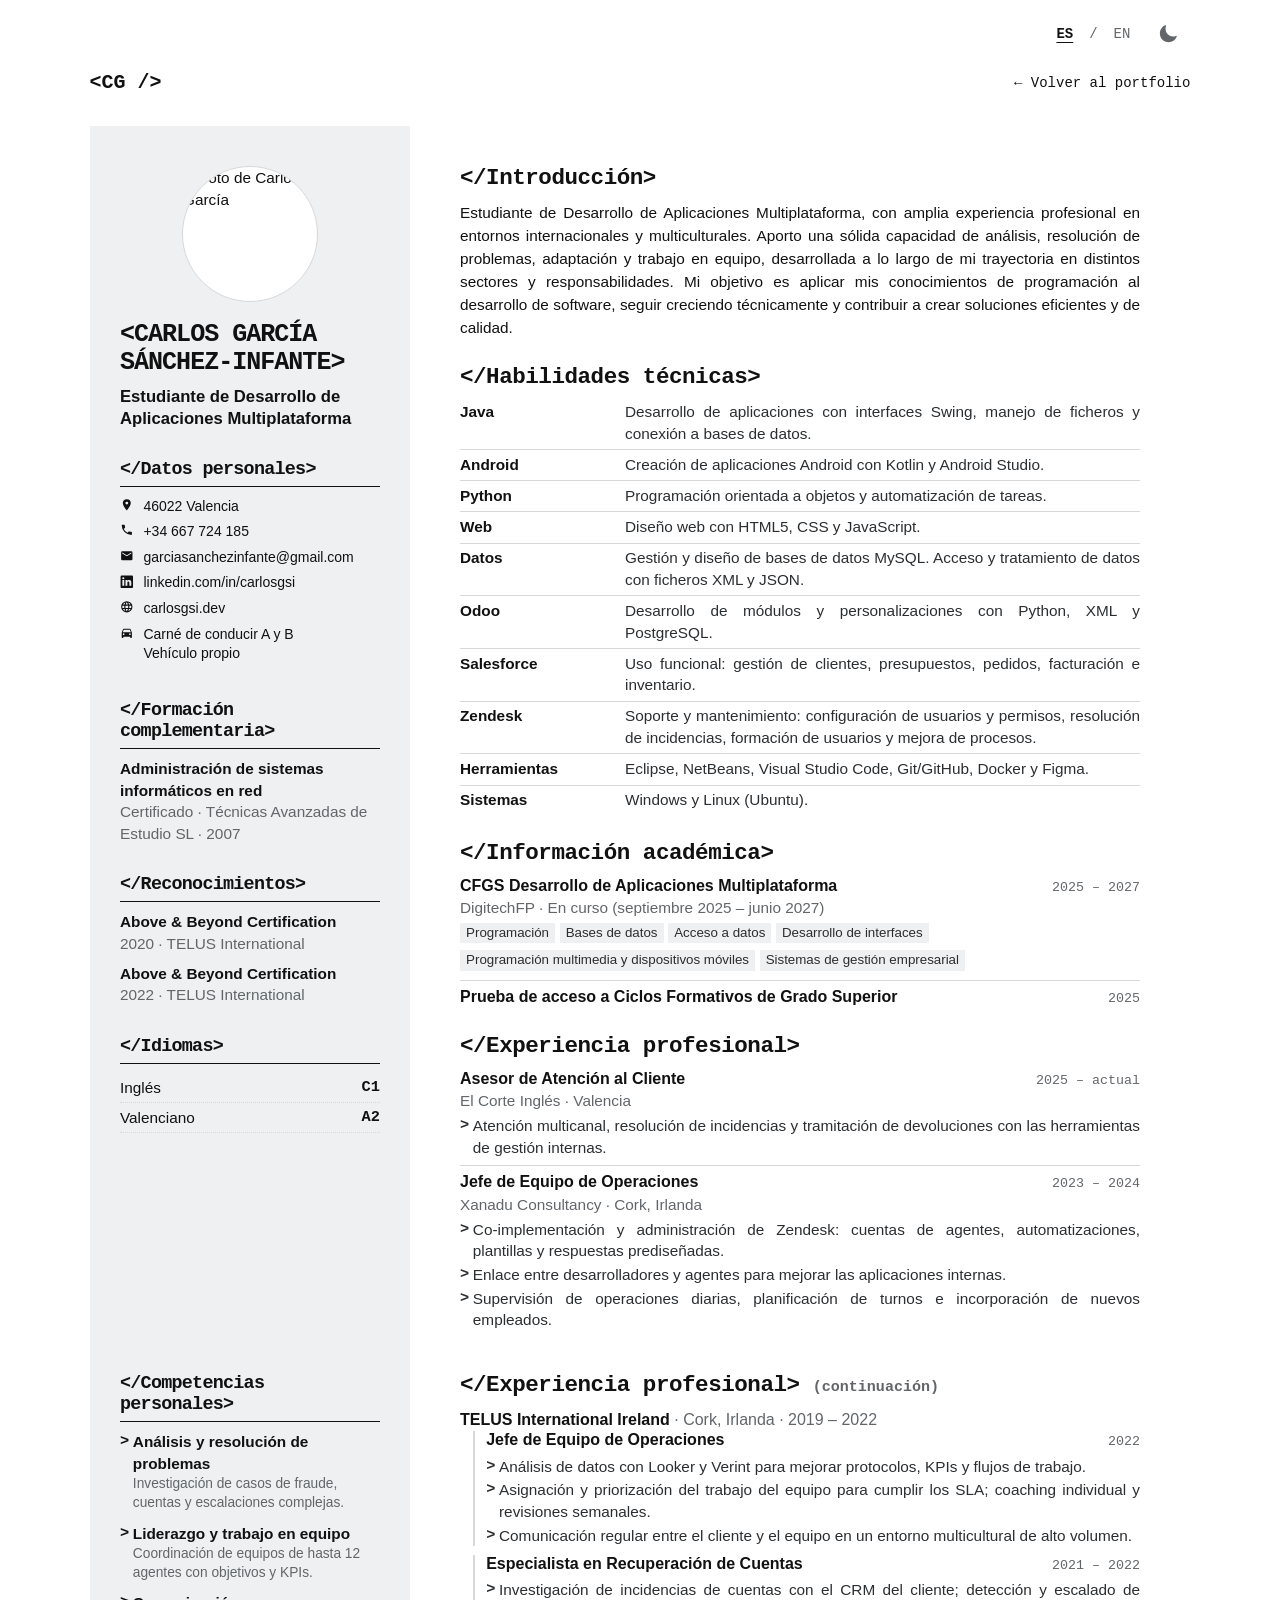
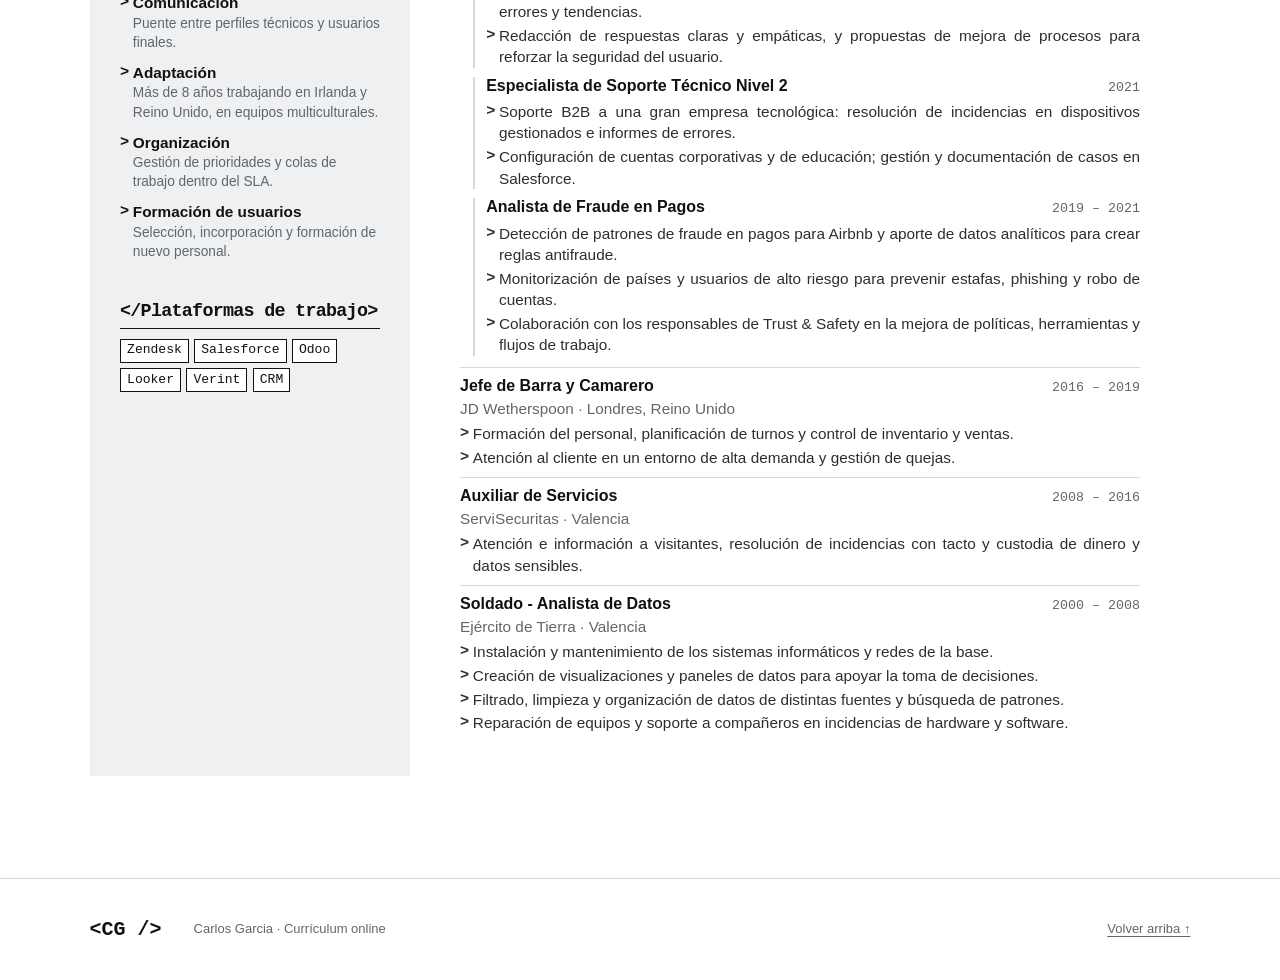
==== cv.html @ f7eb0271 "Mover archivos a la raiz y eliminar subcarpeta" ====
<!doctype html>
<html lang="es" data-lang="es">
  <head>
    <meta charset="utf-8">
    <meta name="viewport" content="width=device-width, initial-scale=1">
    <meta name="description" content="Currículum de Carlos García Sánchez-Infante, estudiante de Desarrollo de Aplicaciones Multiplataforma." data-i18n-content="cvDescription">
    <title data-i18n="cvTitle">Carlos García Sánchez-Infante | Currículum</title>
    <link rel="stylesheet" href="css/styles.css">
    <script src="js/language.js" defer></script>
    <script src="js/language-controls.js" defer></script>
  </head>
  <body>
    <a class="skip-link" href="#main-content" data-i18n="skipContent">Saltar al contenido</a>
    <div class="language-bar" hidden>
      <div class="language-control" role="group" aria-label="Idioma" data-i18n-aria-label="languageLabel">
        <button class="language-link" type="button" data-language="es" aria-label="Español" data-i18n-aria-label="spanish" aria-pressed="true">ES</button>
        <span class="language-divider" aria-hidden="true">/</span>
        <button class="language-link" type="button" data-language="en" aria-label="Inglés" data-i18n-aria-label="english" aria-pressed="false">EN</button>
        <select id="language-select" name="language" hidden aria-label="Idioma" data-i18n-aria-label="languageLabel">
          <option value="es" data-i18n="spanish" selected>Español</option>
          <option value="en" data-i18n="english">Inglés</option>
        </select>
        <!-- Botón de Tema (Sol / Luna - Modo Matrix) -->
        <button class="theme-toggle" type="button" aria-label="Cambiar tema" data-i18n-aria-label="themeToggle" id="theme-toggle">
          <svg class="sun-icon" viewBox="0 0 24 24" aria-hidden="true"><path d="M12 2.25a.75.75 0 01.75.75v2.25a.75.75 0 01-1.5 0V3a.75.75 0 01.75-.75zM7.5 12a4.5 4.5 0 119 0 4.5 4.5 0 01-9 0zM18.894 6.166a.75.75 0 00-1.06-1.06l-1.591 1.59a.75.75 0 101.06 1.061l1.591-1.59zM21.75 12a.75.75 0 01-.75.75h-2.25a.75.75 0 010-1.5H21a.75.75 0 01.75.75zM17.834 18.894a.75.75 0 001.06-1.06l-1.59-1.591a.75.75 0 10-1.061 1.06l1.59 1.591zM12 18.75a.75.75 0 01.75.75V21.75a.75.75 0 01-1.5 0V19.5a.75.75 0 01.75-.75zM6.166 18.894a.75.75 0 01-1.06 1.06l-1.591-1.59a.75.75 0 111.06-1.061l1.591 1.59zM4.5 12a.75.75 0 01-.75.75H1.5a.75.75 0 010-1.5h2.25a.75.75 0 01.75.75zM6.166 5.106a.75.75 0 011.06 1.06L5.634 7.758a.75.75 0 11-1.06-1.061l1.592-1.59z"/></svg>
          <svg class="moon-icon" viewBox="0 0 24 24" aria-hidden="true"><path d="M9.528 1.718a.75.75 0 01.162.819A8.97 8.97 0 009 6a9 9 0 009 9 8.97 8.97 0 003.463-.69.75.75 0 01.981.98 10.503 10.503 0 01-9.694 6.46c-5.799 0-10.5-4.701-10.5-10.5 0-4.368 2.667-8.112 6.46-9.694a.75.75 0 01.818.162z"/></svg>
        </button>
      </div>
    </div>

    <header class="cv-header page-container">
      <a class="wordmark" href="index.html" aria-label="Carlos Garcia — inicio" data-i18n-aria-label="homeLink">&lt;CG /&gt;</a>
      <a class="text-link" href="index.html" data-i18n="backToPortfolio">← Volver al portfolio</a>
    </header>

    <main id="main-content" class="cv-document">
      <!-- ===================== SECCIÓN 1 ===================== -->
      <article class="cv" aria-label="Currículum, parte 1">
        <aside class="sidebar">
          <header>
            <!-- FOTO: avatar-placeholder o carlos.jpg -->
            <div class="photo">
              <img src="assets/images/carlos.jpg" alt="Carlos García Sánchez-Infante" data-i18n-alt="avatarAlt">
            </div>
            <h1 class="identity-name">&lt;CARLOS GARCÍA<br><span style="white-space:nowrap">SÁNCHEZ-INFANTE&gt;</span></h1>
            <p class="identity-role"><span data-l="es">Estudiante de Desarrollo de Aplicaciones Multiplataforma</span><span data-l="en">Cross-Platform Application Development Student</span></p>
          </header>

          <section>
            <h2 class="side-heading"><span data-l="es">&lt;/Datos personales&gt;</span><span data-l="en">&lt;/Personal details&gt;</span></h2>
            <ul class="contact">
              <li><svg viewBox="0 0 24 24" aria-hidden="true"><path d="M12 2a7 7 0 0 0-7 7c0 5.25 7 13 7 13s7-7.75 7-13a7 7 0 0 0-7-7Zm0 9.5A2.5 2.5 0 1 1 12 6.5a2.5 2.5 0 0 1 0 5Z"/></svg><span><span data-l="es">46022 Valencia</span><span data-l="en">46022 Valencia, Spain</span></span></li>
              <li><svg viewBox="0 0 24 24" aria-hidden="true"><path d="M6.6 10.8a15.1 15.1 0 0 0 6.6 6.6l2.2-2.2a1 1 0 0 1 1-.25 11.4 11.4 0 0 0 3.6.57 1 1 0 0 1 1 1V20a1 1 0 0 1-1 1A17 17 0 0 1 3 4a1 1 0 0 1 1-1h3.5a1 1 0 0 1 1 1c0 1.25.2 2.45.57 3.57a1 1 0 0 1-.25 1Z"/></svg><a href="tel:+34667724185">+34 667 724 185</a></li>
              <li><svg viewBox="0 0 24 24" aria-hidden="true"><path d="M20 4H4a2 2 0 0 0-2 2v12a2 2 0 0 0 2 2h16a2 2 0 0 0 2-2V6a2 2 0 0 0-2-2Zm0 4-8 5-8-5V6l8 5 8-5Z"/></svg><a href="mailto:garciasanchezinfante@gmail.com">garciasanchezinfante@gmail.com</a></li>
              <li><svg viewBox="0 0 24 24" aria-hidden="true"><path d="M21 1H3a2 2 0 0 0-2 2v18a2 2 0 0 0 2 2h18a2 2 0 0 0 2-2V3a2 2 0 0 0-2-2ZM7.5 19H4.2V9h3.3ZM5.85 7.6a1.9 1.9 0 1 1 0-3.8 1.9 1.9 0 0 1 0 3.8ZM19.8 19h-3.3v-4.9c0-1.170-.02-2.670-1.630-2.670-1.630 0-1.880 1.270-1.880 2.580V19h-3.3V9h3.170v1.370h.04c.44-.83 1.520-1.710 3.130-1.710 3.350 0 3.970 2.200 3.970 5.070Z"/></svg><a href="https://www.linkedin.com/in/carlosgsi" target="_blank" rel="noopener noreferrer">linkedin.com/in/carlosgsi</a></li>
              <li><svg viewBox="0 0 24 24" aria-hidden="true"><path d="M12 2a10 10 0 1 0 0 20 10 10 0 0 0 0-20Zm6.9 6h-2.95a15.6 15.6 0 0 0-1.38-3.56A8.03 8.03 0 0 1 18.9 8ZM12 4.04A14 14 0 0 1 13.9 8h-3.8A14 14 0 0 1 12 4.04ZM4.26 14a8.2 8.2 0 0 1 0-4h3.38a16.5 16.5 0 0 0 0 4Zm.84 2h2.95a15.6 15.6 0 0 0 1.38 3.56A8 8 0 0 1 5.1 16Zm2.95-8H5.1a8 8 0 0 1 4.33-3.56A15.6 15.6 0 0 0 8.05 8ZM12 19.96A14 14 0 0 1 10.1 16h3.8A14 14 0 0 1 12 19.96ZM14.34 14H9.660a14.7 14.7 0 0 1 0-4h4.680a14.7 14.7 0 0 1 0 4Zm.24 5.56A15.6 15.6 0 0 0 15.95 16h2.950a8.030 8.030 0 0 1-4.320 3.560ZM16.36 14a16.5 16.5 0 0 0 0-4h3.38a8.2 8.2 0 0 1 0 4Z"/></svg><a href="https://carlosgsi.dev" target="_blank" rel="noopener noreferrer">carlosgsi.dev</a></li>
              <li><svg viewBox="0 0 24 24" aria-hidden="true"><path d="M18.9 6a1.5 1.5 0 0 0-1.4-1h-11a1.5 1.5 0 0 0-1.4 1L3 12v8a1 1 0 0 0 1 1h1a1 1 0 0 0 1-1v-1h12v1a1 1 0 0 0 1 1h1a1 1 0 0 0 1-1v-8ZM6.5 16a1.5 1.5 0 1 1 0-3 1.5 1.5 0 0 1 0 3Zm11 0a1.5 1.5 0 1 1 0-3 1.5 1.5 0 0 1 0 3ZM5 11l1.5-4.5h11L19 11Z"/></svg><span><span data-l="es">Carné de conducir A y B<br>Vehículo propio</span><span data-l="en">Driving licence A and B<br>Own vehicle</span></span></li>
            </ul>
          </section>

          <section>
            <h2 class="side-heading"><span data-l="es">&lt;/Formación complementaria&gt;</span><span data-l="en">&lt;/Additional training&gt;</span></h2>
            <div class="side-item">
              <strong><span data-l="es">Administración de sistemas informáticos en red</span><span data-l="en">Network Computer Systems Administration</span></strong>
              <span><span data-l="es">Certificado</span><span data-l="en">Certificate</span> · Técnicas Avanzadas de Estudio SL · 2007</span>
            </div>
          </section>

          <section>
            <h2 class="side-heading"><span data-l="es">&lt;/Reconocimientos&gt;</span><span data-l="en">&lt;/Awards&gt;</span></h2>
            <div class="side-item"><strong>Above &amp; Beyond Certification</strong><span>2020 · TELUS International</span></div>
            <div class="side-item"><strong>Above &amp; Beyond Certification</strong><span>2022 · TELUS International</span></div>
          </section>

          <section>
            <h2 class="side-heading"><span data-l="es">&lt;/Idiomas&gt;</span><span data-l="en">&lt;/Languages&gt;</span></h2>
            <p class="lang"><span><span data-l="es">Inglés</span><span data-l="en">English</span></span><b>C1</b></p>
            <p class="lang"><span><span data-l="es">Valenciano</span><span data-l="en">Valencian</span></span><b>A2</b></p>
          </section>
        </aside>

        <div class="main">
          <section>
            <h2 class="code-heading"><span data-l="es">&lt;/Introducción&gt;</span><span data-l="en">&lt;/About me&gt;</span></h2>
            <p class="intro-copy" data-l="es">Estudiante de Desarrollo de Aplicaciones Multiplataforma, con amplia experiencia profesional en entornos internacionales y multiculturales. Aporto una sólida capacidad de análisis, resolución de problemas, adaptación y trabajo en equipo, desarrollada a lo largo de mi trayectoria en distintos sectores y responsabilidades. Mi objetivo es aplicar mis conocimientos de programación al desarrollo de software, seguir creciendo técnicamente y contribuir a crear soluciones eficientes y de calidad.</p>
            <p class="intro-copy" data-l="en">Cross-Platform Application Development student with extensive professional experience in international and multicultural environments. I bring strong analytical, problem-solving, adaptability and teamwork skills, developed throughout my career across different sectors and responsibilities. My goal is to apply my programming knowledge to software development, keep growing technically and help build efficient, high-quality solutions.</p>
          </section>

          <section>
            <h2 class="code-heading"><span data-l="es">&lt;/Habilidades técnicas&gt;</span><span data-l="en">&lt;/Technical skills&gt;</span></h2>
            <dl class="skills">
              <div><dt>Java</dt><dd><span data-l="es">Desarrollo de aplicaciones con interfaces Swing, manejo de ficheros y conexión a bases de datos.</span><span data-l="en">Desktop applications with Swing interfaces, file handling and database connectivity.</span></dd></div>
              <div><dt>Android</dt><dd><span data-l="es">Creación de aplicaciones Android con Kotlin y Android Studio.</span><span data-l="en">Android app development with Kotlin and Android Studio.</span></dd></div>
              <div><dt>Python</dt><dd><span data-l="es">Programación orientada a objetos y automatización de tareas.</span><span data-l="en">Object-oriented programming and task automation.</span></dd></div>
              <div><dt>Web</dt><dd><span data-l="es">Diseño web con HTML5, CSS y JavaScript.</span><span data-l="en">Web design with HTML5, CSS and JavaScript.</span></dd></div>
              <div><dt><span data-l="es">Datos</span><span data-l="en">Data</span></dt><dd><span data-l="es">Gestión y diseño de bases de datos MySQL. Acceso y tratamiento de datos con ficheros XML y JSON.</span><span data-l="en">MySQL database design and management. Data access and processing with XML and JSON files.</span></dd></div>
              <div><dt>Odoo</dt><dd><span data-l="es">Desarrollo de módulos y personalizaciones con Python, XML y PostgreSQL.</span><span data-l="en">Module development and customisation with Python, XML and PostgreSQL.</span></dd></div>
              <div><dt>Salesforce</dt><dd><span data-l="es">Uso funcional: gestión de clientes, presupuestos, pedidos, facturación e inventario.</span><span data-l="en">Functional use: customer, quote, order, invoicing and inventory management.</span></dd></div>
              <div><dt>Zendesk</dt><dd><span data-l="es">Soporte y mantenimiento: configuración de usuarios y permisos, resolución de incidencias, formación de usuarios y mejora de procesos.</span><span data-l="en">Support and maintenance: user and permission setup, incident resolution, user training and process improvement.</span></dd></div>
              <div><dt><span data-l="es">Herramientas</span><span data-l="en">Tools</span></dt><dd><span data-l="es">Eclipse, NetBeans, Visual Studio Code, Git/GitHub, Docker y Figma.</span><span data-l="en">Eclipse, NetBeans, Visual Studio Code, Git/GitHub, Docker and Figma.</span></dd></div>
              <div><dt><span data-l="es">Sistemas</span><span data-l="en">Systems</span></dt><dd><span data-l="es">Windows y Linux (Ubuntu).</span><span data-l="en">Windows and Linux (Ubuntu).</span></dd></div>
            </dl>
          </section>

          <section>
            <h2 class="code-heading"><span data-l="es">&lt;/Información académica&gt;</span><span data-l="en">&lt;/Education&gt;</span></h2>
            <div class="entry">
              <div class="entry-head"><h3><span data-l="es">CFGS Desarrollo de Aplicaciones Multiplataforma</span><span data-l="en">Higher VET Diploma in Cross-Platform Application Development</span></h3><span class="entry-date">2025 – 2027</span></div>
              <p class="entry-org"><span data-l="es">DigitechFP · En curso (septiembre 2025 – junio 2027)</span><span data-l="en">DigitechFP · In progress (September 2025 – June 2027)</span></p>
              <ul class="modules">
                <li><span data-l="es">Programación</span><span data-l="en">Programming</span></li>
                <li><span data-l="es">Bases de datos</span><span data-l="en">Databases</span></li>
                <li><span data-l="es">Acceso a datos</span><span data-l="en">Data access</span></li>
                <li><span data-l="es">Desarrollo de interfaces</span><span data-l="en">Interface development</span></li>
                <li><span data-l="es">Programación multimedia y dispositivos móviles</span><span data-l="en">Multimedia and mobile programming</span></li>
                <li><span data-l="es">Sistemas de gestión empresarial</span><span data-l="en">Enterprise management systems</span></li>
              </ul>
            </div>
            <div class="entry">
              <div class="entry-head"><h3><span data-l="es">Prueba de acceso a Ciclos Formativos de Grado Superior</span><span data-l="en">Higher VET Entrance Exam</span></h3><span class="entry-date">2025</span></div>
            </div>
          </section>

          <section>
            <h2 class="code-heading"><span data-l="es">&lt;/Experiencia profesional&gt;</span><span data-l="en">&lt;/Work experience&gt;</span></h2>
            <div class="entry">
              <div class="entry-head"><h3><span data-l="es">Asesor de Atención al Cliente</span><span data-l="en">Customer Service Representative</span></h3><span class="entry-date">2025 – <span data-l="es">actual</span><span data-l="en">present</span></span></div>
              <p class="entry-org">El Corte Inglés · Valencia</p>
              <ul>
                <li><span data-l="es">Atención multicanal, resolución de incidencias y tramitación de devoluciones con las herramientas de gestión internas.</span><span data-l="en">Multichannel customer service, incident resolution and returns processing using in-house management tools.</span></li>
              </ul>
            </div>
            <div class="entry">
              <div class="entry-head"><h3><span data-l="es">Jefe de Equipo de Operaciones</span><span data-l="en">Operations Team Lead</span></h3><span class="entry-date">2023 – 2024</span></div>
              <p class="entry-org">Xanadu Consultancy · Cork, <span data-l="es">Irlanda</span><span data-l="en">Ireland</span></p>
              <ul>
                <li><span data-l="es">Co-implementación y administración de Zendesk: cuentas de agentes, automatizaciones, plantillas y respuestas prediseñadas.</span><span data-l="en">Co-implemented and administered Zendesk: agent accounts, automations, templates and macros.</span></li>
                <li><span data-l="es">Enlace entre desarrolladores y agentes para mejorar las aplicaciones internas.</span><span data-l="en">Liaison between developers and agents to improve internal applications.</span></li>
                <li><span data-l="es">Supervisión de operaciones diarias, planificación de turnos e incorporación de nuevos empleados.</span><span data-l="en">Oversaw daily operations, shift planning and onboarding of new hires.</span></li>
              </ul>
            </div>
          </section>
        </div>
      </article>

      <!-- ===================== SECCIÓN 2 ===================== -->
      <article class="cv" aria-label="Currículum, parte 2">
        <aside class="sidebar">
          <section>
            <h2 class="side-heading"><span data-l="es">&lt;/Competencias personales&gt;</span><span data-l="en">&lt;/Soft skills&gt;</span></h2>
            <ul class="soft">
              <li><b><span data-l="es">Análisis y resolución de problemas</span><span data-l="en">Analysis and problem solving</span></b><span><span data-l="es">Investigación de casos de fraude, cuentas y escalaciones complejas.</span><span data-l="en">Investigating fraud, account issues and complex escalations.</span></span></li>
              <li><b><span data-l="es">Liderazgo y trabajo en equipo</span><span data-l="en">Leadership and teamwork</span></b><span><span data-l="es">Coordinación de equipos de hasta 12 agentes con objetivos y KPIs.</span><span data-l="en">Leading teams of up to 12 agents against targets and KPIs.</span></span></li>
              <li><b><span data-l="es">Comunicación</span><span data-l="en">Communication</span></b><span><span data-l="es">Puente entre perfiles técnicos y usuarios finales.</span><span data-l="en">Bridging technical teams and end users.</span></span></li>
              <li><b><span data-l="es">Adaptación</span><span data-l="en">Adaptability</span></b><span><span data-l="es">Más de 8 años trabajando en Irlanda y Reino Unido, en equipos multiculturales.</span><span data-l="en">Over 8 years working in Ireland and the UK in multicultural teams.</span></span></li>
              <li><b><span data-l="es">Organización</span><span data-l="en">Organisation</span></b><span><span data-l="es">Gestión de prioridades y colas de trabajo dentro del SLA.</span><span data-l="en">Prioritising workloads and queues within SLA.</span></span></li>
              <li><b><span data-l="es">Formación de usuarios</span><span data-l="en">User training</span></b><span><span data-l="es">Selección, incorporación y formación de nuevo personal.</span><span data-l="en">Recruiting, onboarding and training new staff.</span></span></li>
            </ul>
          </section>

          <section>
            <h2 class="side-heading"><span data-l="es">&lt;/Plataformas de trabajo&gt;</span><span data-l="en">&lt;/Business platforms&gt;</span></h2>
            <ul class="tags">
              <li>Zendesk</li><li>Salesforce</li><li>Odoo</li><li>Looker</li><li>Verint</li><li>CRM</li>
            </ul>
          </section>
        </aside>

        <div class="main">
          <section>
            <h2 class="code-heading"><span data-l="es">&lt;/Experiencia profesional&gt; <small>(continuación)</small></span><span data-l="en">&lt;/Work experience&gt; <small>(continued)</small></span></h2>

            <p class="group-org" style="border-top:0;margin-top:0;padding-top:0">TELUS International Ireland <span>· Cork, <span data-l="es">Irlanda</span><span data-l="en">Ireland</span> · 2019 – 2022</span></p>
            <div class="entry sub">
              <div class="entry-head"><h3><span data-l="es">Jefe de Equipo de Operaciones</span><span data-l="en">Operations Team Lead</span></h3><span class="entry-date">2022</span></div>
              <ul>
                <li><span data-l="es">Análisis de datos con Looker y Verint para mejorar protocolos, KPIs y flujos de trabajo.</span><span data-l="en">Data analysis with Looker and Verint to improve protocols, KPIs and workflows.</span></li>
                <li><span data-l="es">Asignación y priorización del trabajo del equipo para cumplir los SLA; coaching individual y revisiones semanales.</span><span data-l="en">Assigned and prioritised team workload to meet SLAs; one-to-one coaching and weekly reviews.</span></li>
                <li><span data-l="es">Comunicación regular entre el cliente y el equipo en un entorno multicultural de alto volumen.</span><span data-l="en">Regular communication between the client and the team in a high-volume, multicultural environment.</span></li>
              </ul>
            </div>
            <div class="entry sub">
              <div class="entry-head"><h3><span data-l="es">Especialista en Recuperación de Cuentas</span><span data-l="en">Account Recovery Specialist</span></h3><span class="entry-date">2021 – 2022</span></div>
              <ul>
                <li><span data-l="es">Investigación de incidencias de cuentas con el CRM del cliente; detección y escalado de errores y tendencias.</span><span data-l="en">Investigated account issues in the client's CRM; detected and escalated bugs and trends.</span></li>
                <li><span data-l="es">Redacción de respuestas claras y empáticas, y propuestas de mejora de procesos para reforzar la seguridad del usuario.</span><span data-l="en">Wrote clear, empathetic responses and proposed process improvements to strengthen user security.</span></li>
              </ul>
            </div>
            <div class="entry sub">
              <div class="entry-head"><h3><span data-l="es">Especialista de Soporte Técnico Nivel 2</span><span data-l="en">Tier 2 Technical Support Specialist</span></h3><span class="entry-date">2021</span></div>
              <ul>
                <li><span data-l="es">Soporte B2B a una gran empresa tecnológica: resolución de incidencias en dispositivos gestionados e informes de errores.</span><span data-l="en">B2B support for a major tech company: troubleshooting managed devices and collecting bug reports.</span></li>
                <li><span data-l="es">Configuración de cuentas corporativas y de educación; gestión y documentación de casos en Salesforce.</span><span data-l="en">Set up corporate and education accounts; managed and documented cases in Salesforce.</span></li>
              </ul>
            </div>
            <div class="entry sub">
              <div class="entry-head"><h3><span data-l="es">Analista de Fraude en Pagos</span><span data-l="en">Payments Fraud Analyst</span></h3><span class="entry-date">2019 – 2021</span></div>
              <ul>
                <li><span data-l="es">Detección de patrones de fraude en pagos para Airbnb y aporte de datos analíticos para crear reglas antifraude.</span><span data-l="en">Detected payment fraud patterns for Airbnb and provided analytical data to build anti-fraud rules.</span></li>
                <li><span data-l="es">Monitorización de países y usuarios de alto riesgo para prevenir estafas, phishing y robo de cuentas.</span><span data-l="en">Monitored high-risk countries and users to prevent scams, phishing and account takeovers.</span></li>
                <li><span data-l="es">Colaboración con los responsables de Trust &amp; Safety en la mejora de políticas, herramientas y flujos de trabajo.</span><span data-l="en">Worked with Trust &amp; Safety leads to improve internal policies, tools and workflows.</span></li>
              </ul>
            </div>

            <div class="entry" style="margin-top:3mm">
              <div class="entry-head"><h3><span data-l="es">Jefe de Barra y Camarero</span><span data-l="en">Bar Supervisor and Bartender</span></h3><span class="entry-date">2016 – 2019</span></div>
              <p class="entry-org">JD Wetherspoon · <span data-l="es">Londres, Reino Unido</span><span data-l="en">London, United Kingdom</span></p>
              <ul>
                <li><span data-l="es">Formación del personal, planificación de turnos y control de inventario y ventas.</span><span data-l="en">Staff training, shift scheduling, and stock and sales control.</span></li>
                <li><span data-l="es">Atención al cliente en un entorno de alta demanda y gestión de quejas.</span><span data-l="en">Customer service in a high-demand environment and complaint handling.</span></li>
              </ul>
            </div>
            <div class="entry">
              <div class="entry-head"><h3><span data-l="es">Auxiliar de Servicios</span><span data-l="en">Customer Services Assistant</span></h3><span class="entry-date">2008 – 2016</span></div>
              <p class="entry-org">ServiSecuritas · Valencia</p>
              <ul>
                <li><span data-l="es">Atención e información a visitantes, resolución de incidencias con tacto y custodia de dinero y datos sensibles.</span><span data-l="en">Visitor assistance, tactful issue resolution and custody of cash and sensitive data.</span></li>
              </ul>
            </div>
            <div class="entry">
              <div class="entry-head"><h3><span data-l="es">Soldado - Analista de Datos</span><span data-l="en">Soldier - Data Analyst</span></h3><span class="entry-date">2000 – 2008</span></div>
              <p class="entry-org"><span data-l="es">Ejército de Tierra · Valencia</span><span data-l="en">Spanish Army · Valencia</span></p>
              <ul>
                <li><span data-l="es">Instalación y mantenimiento de los sistemas informáticos y redes de la base.</span><span data-l="en">Installed and maintained the base's computer systems and networks.</span></li>
                <li><span data-l="es">Creación de visualizaciones y paneles de datos para apoyar la toma de decisiones.</span><span data-l="en">Built data visualisations and dashboards to support decision-making.</span></li>
                <li><span data-l="es">Filtrado, limpieza y organización de datos de distintas fuentes y búsqueda de patrones.</span><span data-l="en">Filtered, cleaned and organised data from multiple sources and identified patterns.</span></li>
                <li><span data-l="es">Reparación de equipos y soporte a compañeros en incidencias de hardware y software.</span><span data-l="en">Repaired computers and supported colleagues with hardware and software issues.</span></li>
              </ul>
            </div>
          </section>
        </div>
      </article>
    </main>

    <footer class="site-footer page-container">
      <span class="footer-name">&lt;CG /&gt;</span>
      <span data-i18n="cvFooter">© 2026 Carlos Garcia · Currículum online</span>
      <a href="#main-content" data-i18n="backToTop">Volver arriba ↑</a>
    </footer>
  </body>
</html>
---- css/styles.css ----
:root {
  color-scheme: light;
  --color-text: #111111;
  --color-muted: #62666a;
  --color-soft: #2b2e31;
  --color-background: #ffffff;
  --color-panel: #eef0f1;
  --color-line: #d6d9db;
  --font-body: Arial, Helvetica, "Liberation Sans", sans-serif;
  --font-code: "Courier New", Courier, "Liberation Mono", monospace;
  --page-gutter: clamp(1.5rem, 7vw, 7rem);
  --section-space: clamp(4rem, 8vw, 8rem);
}

/* Paleta de colores Matrix */
html[data-theme="matrix"] {
  color-scheme: dark;
  --color-text: #6ee7b7;      /* Verde suave (Títulos y texto principal) */
  --color-soft: #a7f3d0;      /* Verde pastel muy claro (Lectura para párrafos) */
  --color-muted: #529e7e;     /* Verde salvia apagado (Fechas, subtítulos y texto secundario) */
  --color-background: #0f1412;/* Gris carbón con un toque verde (No negro puro) */
  --color-panel: #161e1b;     /* Un tono ligeramente más claro para la columna lateral */
  --color-line: #23352d;      /* Verde grisáceo discreto para las líneas divisorias */
}

* { box-sizing: border-box; }
html { scroll-behavior: smooth; background: var(--color-background); }
body { margin: 0; background: var(--color-background); color: var(--color-text); font-family: var(--font-body); font-size: 1rem; line-height: 1.6; }
h1, h2, h3, p, ul, dl, dd { margin: 0; padding: 0; }
h1, h2, h3 { line-height: 1.15; }
ul { list-style: none; }
a { color: inherit; text-underline-offset: 0.25em; }
a:hover { text-decoration-thickness: 2px; }
button { font: inherit; }
[hidden] { display: none !important; }

/* Idioma por atributo de bloque (usado en los bloques extensos del CV) */
html[data-lang="es"] [data-l="en"],
html[data-lang="en"] [data-l="es"] { display: none !important; }

/* Barra superior de idioma y tema */
.language-bar { position: absolute; top: 0.75rem; right: var(--page-gutter); z-index: 10; }
.language-control { display: flex; align-items: center; gap: 0.15rem; font-family: var(--font-code); font-size: 0.875rem; }
.language-link { display: inline-flex; align-items: center; justify-content: center; min-width: 44px; min-height: 44px; padding: 0.5rem; border: 0; background: transparent; color: var(--color-muted); cursor: pointer; text-underline-offset: 0.3em; }
.language-link:hover { color: var(--color-text); text-decoration: underline; }
.language-link[aria-pressed="true"] { color: var(--color-text); font-weight: 700; text-decoration: underline; }
.language-divider { color: var(--color-muted); }

/* Botón selector de tema (Matrix / Claro) */
.theme-toggle { background: transparent; border: none; cursor: pointer; min-width: 44px; min-height: 44px; padding: 0.5rem; display: inline-flex; align-items: center; justify-content: center; color: var(--color-muted); }
.theme-toggle:hover { color: var(--color-text); }
.theme-toggle svg { width: 1.25rem; height: 1.25rem; fill: currentColor; }
html:not([data-theme="matrix"]) .sun-icon { display: none; }
html[data-theme="matrix"] .moon-icon { display: none; }

img { display: block; max-width: 100%; }
:focus-visible { outline: 3px solid #2759c7; outline-offset: 5px; }
html[data-theme="matrix"] :focus-visible { outline-color: var(--color-text); }

.skip-link { position: absolute; top: 1rem; left: 1rem; z-index: 20; padding: 0.75rem 1rem; color: var(--color-background); background: var(--color-text); transform: translateY(-200%); }
.skip-link:focus { transform: translateY(0); }

.page-container { width: min(100%, 1440px); margin-inline: auto; padding-inline: var(--page-gutter); }

/* ================= ESTILOS DE INDEX.HTML ================= */
.hero { display: grid; grid-template-columns: 1fr 1fr; min-height: 100svh; }
.identity-panel, .about-panel { display: flex; align-items: center; justify-content: center; padding: clamp(3rem, 7vh, 6rem) clamp(1.5rem, 4vw, 4rem); text-align: center; min-width: 0; }
.identity-panel { flex-direction: column; }
.avatar { width: clamp(11rem, 19vw, 16.5rem); height: auto; aspect-ratio: 1; margin-bottom: 2.5rem; }
/*html[data-theme="matrix"] .avatar,
html[data-theme="matrix"] .photo img { filter: brightness(0) saturate(100%) invert(65%) sepia(97%) saturate(1832%) hue-rotate(84deg) brightness(106%) contrast(106%); }*/
html[data-theme="matrix"] .avatar,
html[data-theme="matrix"] .photo img {  filter: none; }
.identity-name { font-family: var(--font-code); font-size: clamp(1.45rem, 2.65vw, 2.5rem); letter-spacing: -0.05em; }
.identity-role { margin-top: 0.75rem; font-size: 1.25rem; font-weight: 600; }
.contact-actions { width: min(100%, 16.5rem); margin-top: 2.75rem; }
.button { display: inline-flex; align-items: center; justify-content: center; gap: 1.25rem; min-height: 48px; padding: 0.75rem 1.5rem; border: 1px solid var(--color-text); border-radius: 0; background: var(--color-text); color: var(--color-background); font-size: 0.875rem; font-weight: 700; line-height: 1.4; text-decoration: none; transition: background-color 150ms ease, color 150ms ease; }
a.button:hover { background: #343434; }
html[data-theme="matrix"] a.button:hover { background: var(--color-muted); color: var(--color-background); }
.button:disabled { opacity: 1; cursor: not-allowed; }
.contact-actions > .button { width: 100%; }
.social-links { display: flex; justify-content: center; gap: 1rem; margin-top: 1.75rem; }
.social-link { display: inline-flex; width: 44px; height: 44px; justify-content: center; align-items: center; }
.social-link svg { width: 27px; height: 27px; fill: currentColor; }
.pending-note { color: var(--color-muted); font-size: 0.8125rem; line-height: 1.5; }
.contact-actions .pending-note { margin-top: 0.5rem; }
.about-panel { background: var(--color-panel); }
.about-content { width: min(100%, 32rem); }
.code-heading { font-family: var(--font-code); font-size: clamp(2rem, 3.65vw, 3.5rem); font-weight: 400; letter-spacing: -0.065em; overflow-wrap: anywhere; }
.intro-copy { margin-top: 2.75rem; font-size: clamp(1rem, 1.4vw, 1.1875rem); line-height: 1.8; text-wrap: pretty; white-space: pre-wrap; text-align: justify; }
.about-content > .pending-note { margin-top: 1rem; }
.hero-actions { display: grid; grid-template-columns: repeat(2, 1fr); gap: clamp(1rem, 3vw, 3rem); margin-top: 4rem; }
.projects-section { padding-block: var(--section-space); scroll-margin-top: 2rem; }
.eyebrow { margin-bottom: 1rem; font-family: var(--font-code); font-size: 0.75rem; letter-spacing: 0.12em; text-transform: uppercase; }
.section-header > p:last-child { margin-top: 1.25rem; color: var(--color-muted); font-size: 1.0625rem; }
.project-grid { display: grid; grid-template-columns: repeat(3, minmax(0, 1fr)); gap: clamp(2rem, 5vw, 5rem); margin-top: clamp(3rem, 6vw, 5.5rem); }
.project { display: flex; flex-direction: column; align-items: flex-start; border-top: 1px solid var(--color-line); padding-top: 1.5rem; }
.project-number { margin-bottom: 2rem; color: var(--color-muted); font-family: var(--font-code); font-size: 0.875rem; }
.project h3 { font-size: 1.5rem; }
.project > p { margin-top: 1rem; margin-bottom: 2rem; color: var(--color-muted); }
.project .button { margin-top: auto; width: 100%; }
.project .pending-note { margin-top: 0.75rem; }
.site-footer { display: flex; flex-wrap: wrap; align-items: center; gap: 1rem 2rem; padding-block: 1.75rem; border-top: 1px solid var(--color-line); color: var(--color-muted); font-size: 0.8125rem; }
.footer-name, .wordmark { color: var(--color-text); font-family: var(--font-code); font-size: 1.25rem; font-weight: 700; text-decoration: none; }
.site-footer > a { margin-left: auto; padding-block: 0.75rem; }

/* ================= ESTILOS DE CV.HTML ================= */
.cv-header { display: flex; flex-wrap: wrap; justify-content: space-between; align-items: center; gap: 1rem; padding-block: 4rem 1.5rem; }
.text-link { padding-block: 0.5rem; font-family: var(--font-code); font-size: 0.875rem; text-decoration: none; }
.text-link:hover { text-decoration: underline; }
.cv-document { padding-bottom: var(--section-space); }

.cv { max-width: 1100px; margin: 0 auto; background: var(--color-background); display: grid; grid-template-columns: 320px 1fr; overflow: hidden; position: relative; font-size: 11.5pt; line-height: 1.4; }
.cv + .cv { border-top: 0; }
.cv a { text-decoration: none; }
.cv a:hover { text-decoration: underline; text-underline-offset: 0.2em; }

/* Columna lateral del CV */
.cv .sidebar { background: var(--color-panel); padding: 40px 30px; display: flex; flex-direction: column; gap: 30px; }
.cv .photo { width: 36mm; height: 36mm; border-radius: 50%; background: var(--color-background); border: 1px solid var(--color-line); margin: 0 auto 5mm; overflow: hidden; }
.cv .photo img { width: 100%; height: 100%; object-fit: cover; display: block; }
.cv .identity-name { font-family: var(--font-code); font-size: 18.8pt; font-weight: 700; letter-spacing: -0.04em; line-height: 1.1; }
.cv .identity-role { margin-top: 2.5mm; font-size: 12.5pt; font-weight: 700; line-height: 1.3; }
.cv .side-heading { font-family: var(--font-code); font-size: 13.8pt; font-weight: 800; letter-spacing: -0.04em; padding-bottom: 1.6mm; margin-bottom: 2.4mm; border-bottom: 1px solid var(--color-text); }
.cv .contact { font-size: 10.5pt; }
.cv .contact li { display: grid; grid-template-columns: 4.6mm 1fr; align-items: start; gap: 1.6mm; margin-bottom: 1.6mm; }
.cv .contact svg { width: 3.6mm; height: 3.6mm; margin-top: 0.3mm; fill: currentColor; }
.cv .side-item { margin-bottom: 2.2mm; }
.cv .side-item:last-child { margin-bottom: 0; }
.cv .side-item strong { display: block; }
.cv .side-item > span { color: var(--color-muted); }
.cv .lang { display: flex; justify-content: space-between; border-bottom: 1px dotted var(--color-line); padding-block: 1mm; }
.cv .lang b { font-family: var(--font-code); }
.cv .soft li { position: relative; padding-left: 3.4mm; margin-bottom: 2.6mm; }
.cv .soft li::before { content: ">"; position: absolute; left: 0; font-family: var(--font-code); font-weight: 700; }
.cv .soft li > span { display: block; color: var(--color-muted); font-size: 10.3pt; }
.cv .tags { display: flex; flex-wrap: wrap; gap: 1.4mm; }
.cv .tags li { font-family: var(--font-code); font-size: 9.8pt; border: 1px solid var(--color-text); padding: 0.5mm 1.6mm; background: var(--color-background); }

/* Columna principal del CV */
.cv .main { padding: 40px 50px; display: flex; flex-direction: column; gap: 25px; }
.cv + .cv .entry { padding-top: 2.4mm; margin-top: 2.4mm; }
.cv + .cv .sub { padding-top: 0; }
.cv + .cv .sidebar { padding-top: 0; gap: 8mm; }
.cv + .cv .main { padding-top: 0; }
.cv .code-heading { font-family: var(--font-code); font-size: 16.9pt; font-weight: 700; letter-spacing: -0.02em; margin-bottom: 10px; }
.cv .code-heading small { font-size: 11.3pt; color: var(--color-muted); letter-spacing: 0; }
.cv .intro-copy { margin-top: 0; font-size: inherit; line-height: 1.5; white-space: normal; text-align: justify; }
.cv .skills { display: grid; gap: 1mm; }
.cv .skills div { display: grid; grid-template-columns: 150px 1fr; gap: 15px; padding-bottom: 5px; border-bottom: 1px solid var(--color-line); }
.cv .skills div:last-child { border-bottom: 0; }
.cv .skills dt { font-weight: 700; }
.cv .skills dd { color: var(--color-soft); text-align: justify; }

.cv .entry { border-top: 1px solid var(--color-line); padding-top: 1.8mm; margin-top: 1.8mm; break-inside: avoid; }
.cv .entry:first-of-type { border-top: 0; margin-top: 0; padding-top: 0; }
.cv .entry-head { display: flex; justify-content: space-between; align-items: baseline; gap: 3mm; }
.cv .entry h3 { font-size: 12pt; }
.cv .entry-org { color: var(--color-muted); }
.cv .entry-date { font-family: var(--font-code); font-size: 10pt; color: var(--color-muted); white-space: nowrap; }
.cv .entry ul { margin-top: 1mm; }
.cv .entry li { position: relative; padding-left: 3.4mm; color: var(--color-soft); margin-bottom: 0.6mm; text-align: justify; }
.cv .entry li::before { content: ">"; position: absolute; left: 0; font-family: var(--font-code); font-weight: 700; }
.cv .modules { margin-top: 1.2mm; display: flex; flex-wrap: wrap; gap: 1.2mm; }
.cv .modules li { padding: 0.3mm 1.6mm !important; background: var(--color-panel); font-size: 10pt; }
.cv .modules li::before { content: none !important; }
.cv .group-org { font-size: 12pt; font-weight: 700; margin-top: 2.4mm; padding-top: 1.8mm; border-top: 1px solid var(--color-line); }
.cv .group-org span { font-weight: 400; color: var(--color-muted); }
.cv .sub { margin-left: 3.4mm; padding-left: 3mm; border-left: 2px solid var(--color-line); border-top: 0; margin-top: 1.6mm; padding-top: 0; }

/* ================= MEDIA QUERIES ================= */
@media print {
  @page { size: A4; margin: 0; }
  html { background: none; }
  .language-bar, .cv-header, .site-footer, .skip-link { display: none !important; }
  .cv-document { padding-bottom: 0; }
  .cv { margin: 0; border: 0; break-after: page; }
  .cv:last-of-type { break-after: auto; }
  * { -webkit-print-color-adjust: exact; print-color-adjust: exact; }
}

@media (min-width: 1600px) {
  .identity-panel, .about-panel { padding-block: 6rem; }
}

@media screen and (max-width: 820px) {
  .cv { width: auto; height: auto; margin: 0; border-inline: 0; grid-template-columns: 1fr; font-size: 11pt; }
  .cv .main, .cv .sidebar { padding: 1.5rem; }
  .cv .skills div { grid-template-columns: 1fr; gap: 4px; }
}

@media (max-width: 760px) {
  .hero { grid-template-columns: 1fr; min-height: auto; }
  .identity-panel, .about-panel { padding: 4rem 1.5rem; }
  .avatar { width: 13rem; }
  .identity-name { font-size: clamp(1.45rem, 5.7vw, 2rem); }
  .about-content { max-width: 30rem; }
  .intro-copy { margin-top: 2rem; }
  .hero-actions { margin-top: 2.5rem; }
  .project-grid { grid-template-columns: 1fr; gap: 3rem; }
  .project-number { margin-bottom: 1.25rem; }
  .project .button { width: auto; min-width: 12rem; }
}

@media (max-width: 360px) {
  .hero-actions { grid-template-columns: 1fr; }
  .site-footer > a { margin-left: 0; }
}

@media (prefers-reduced-motion: reduce) {
  html { scroll-behavior: auto; }
  .button { transition: none; }
}
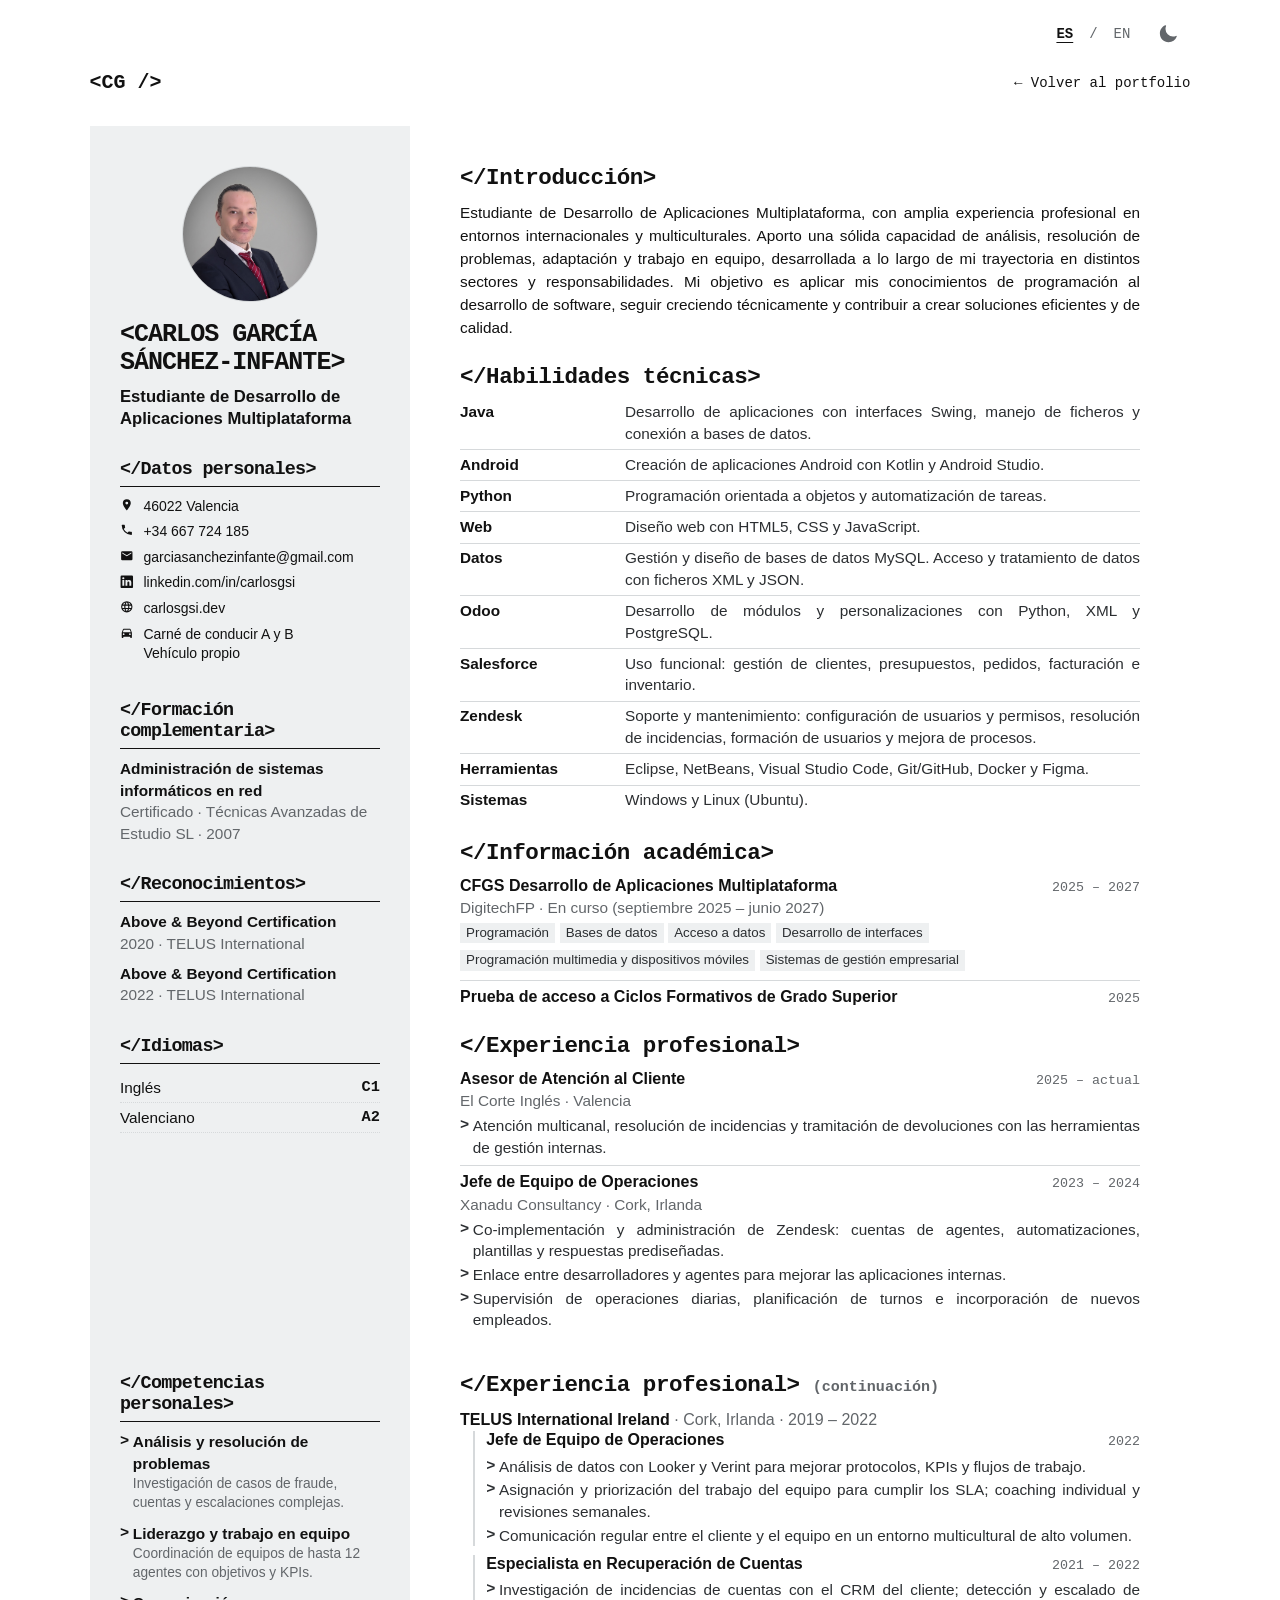
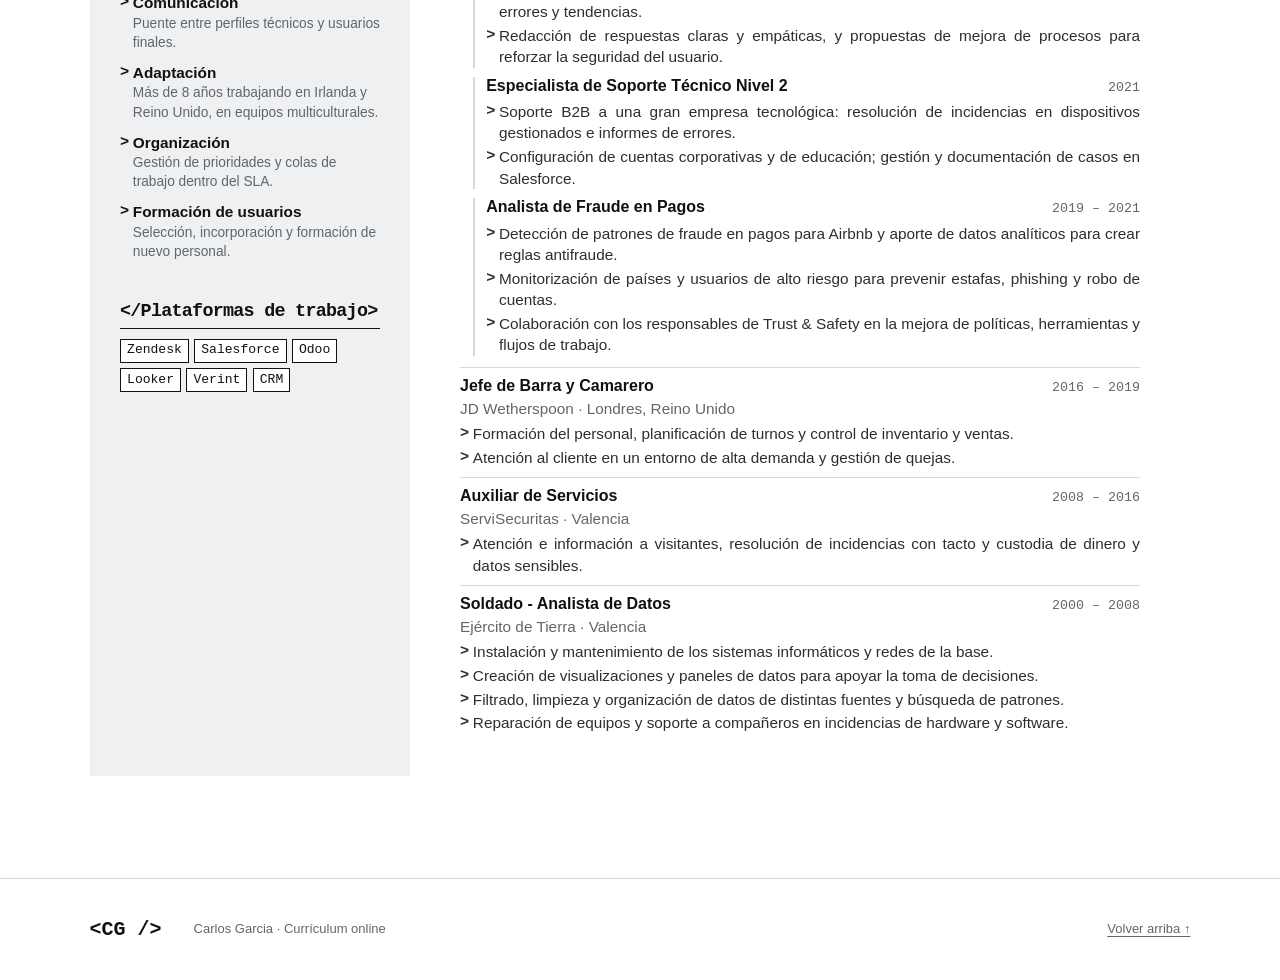
==== commit e99dcac5: "Corregir rutas de las fotografías Co-authored-by: Copilot <223556219+Copilot@users.noreply.github.co" ====
--- a/cv.html
+++ b/cv.html
@@ -40,7 +40,7 @@
           <header>
             <!-- FOTO: avatar-placeholder o carlos.jpg -->
             <div class="photo">
-              <img src="assets/images/carlos.jpg" alt="Carlos García Sánchez-Infante" data-i18n-alt="avatarAlt">
+              <img src="images/carlos.jpg" alt="Carlos García Sánchez-Infante" data-i18n-alt="avatarAlt">
             </div>
             <h1 class="identity-name">&lt;CARLOS GARCÍA<br><span style="white-space:nowrap">SÁNCHEZ-INFANTE&gt;</span></h1>
             <p class="identity-role"><span data-l="es">Estudiante de Desarrollo de Aplicaciones Multiplataforma</span><span data-l="en">Cross-Platform Application Development Student</span></p>
